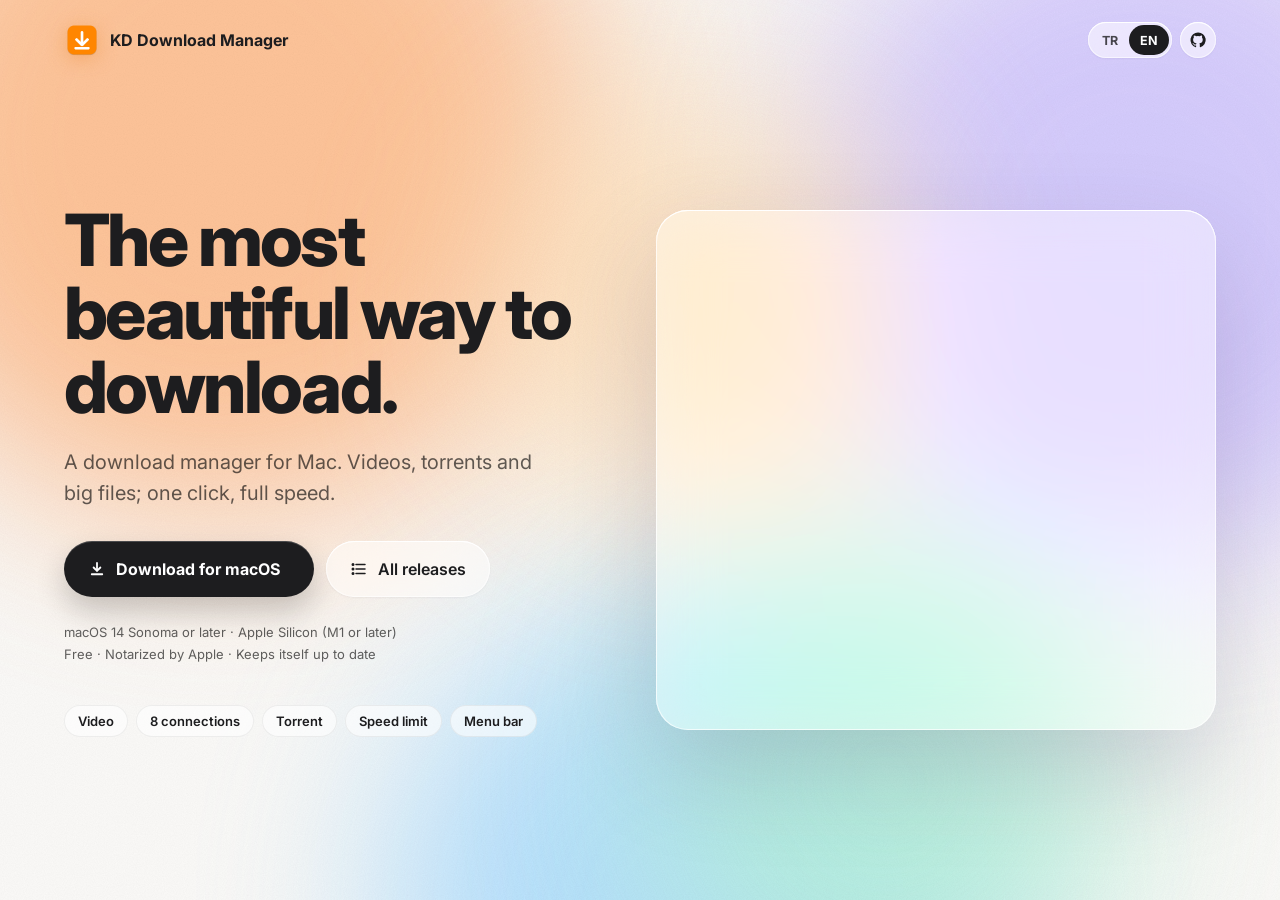
==== site/index.html @ b016def3 "Add the website with scenes drawn from the real app The hero comes from the Gradient hero design. It" ====
<!doctype html>
<html lang="tr">
<head>
<meta charset="utf-8">
<meta name="viewport" content="width=device-width, initial-scale=1">
<title>KD Download Manager</title>
<meta name="description" content="Mac için indirme yöneticisi: video, torrent ve büyük dosyalar. Tek tıkla, tam hızda.">
<link rel="icon" type="image/png" href="favicon.png">
<link rel="apple-touch-icon" href="app-icon.png">
<link rel="preconnect" href="https://fonts.googleapis.com">
<link rel="preconnect" href="https://fonts.gstatic.com" crossorigin>
<link rel="stylesheet" href="https://fonts.googleapis.com/css2?family=Inter:wght@400;500;600;700;800&display=swap">
<style>
/* Sayfanın tasarımı "Gradient hero – Açık – 1440" çalışmasından; sağdaki animasyonlar uygulamanın gerçek
   ekranlarından (Swift görünümleri ve tarayıcı eklentisi) birebir çizildi. Renkler, ölçüler ve metinler
   uygulamadakiyle aynı tutulmalı: Theme.swift, DownloadRow.swift, DownloadListView.swift, ChromeExtension/menu.js. */
:root{
  --accent:#F08A2E; --on-accent:#1D1D1F;
  --accent-text:color-mix(in srgb,var(--accent) 62%,black);
  --accent-light:color-mix(in srgb,var(--accent) 70%,white);
  --accent-glow:color-mix(in srgb,var(--accent) 45%,transparent);
  --ink:#1D1D1F; --sec:rgba(0,0,0,0.62); --ter:rgba(0,0,0,0.55);
  --ok:#16A34A;
  --sys:-apple-system,BlinkMacSystemFont,"SF Pro Text","SF Pro Display",Inter,"Segoe UI",sans-serif;
  --loop:30s; --beat:6s;
}
*{box-sizing:border-box}
html{color-scheme:light}
body{margin:0;background:#fbfaf8}
a{text-decoration:none;color:inherit}
.pg{position:relative;min-height:100vh;overflow:hidden;font-family:Inter,-apple-system,'SF Pro Text','Segoe UI',sans-serif;color:var(--ink);background:#fbfaf8;display:flex;flex-direction:column}
.blob{position:absolute;border-radius:50%;filter:blur(90px);opacity:0.75;will-change:transform}
.b1{width:760px;height:760px;left:-160px;top:-240px;background:#FFB27A;animation:d1 22s ease-in-out infinite alternate}
.b2{width:680px;height:680px;right:-200px;top:-120px;background:#C9BCFF;animation:d2 26s ease-in-out infinite alternate}
.b3{width:620px;height:620px;left:30%;bottom:-320px;background:#9FD8FF;animation:d3 20s ease-in-out infinite alternate}
.b4{width:480px;height:480px;right:12%;bottom:-120px;background:#B5F2D6;animation:d4 24s ease-in-out infinite alternate}
.b5{width:420px;height:420px;left:38%;top:10%;background:#FFE1B8;animation:d5 18s ease-in-out infinite alternate}
@keyframes d1{0%{transform:translate(0,0) scale(1)}50%{transform:translate(220px,140px) scale(1.15)}100%{transform:translate(80px,300px) scale(0.95)}}
@keyframes d2{0%{transform:translate(0,0) scale(1)}50%{transform:translate(-260px,180px) scale(0.9)}100%{transform:translate(-120px,360px) scale(1.12)}}
@keyframes d3{0%{transform:translate(0,0) scale(1)}50%{transform:translate(-200px,-160px) scale(1.2)}100%{transform:translate(160px,-80px) scale(1)}}
@keyframes d4{0%{transform:translate(0,0)}50%{transform:translate(-180px,-220px) scale(1.1)}100%{transform:translate(-320px,-40px) scale(0.9)}}
@keyframes d5{0%{transform:translate(0,0)}50%{transform:translate(160px,120px) scale(1.25)}100%{transform:translate(-140px,200px) scale(0.85)}}
.grain{position:absolute;inset:0;opacity:0.22;mix-blend-mode:multiply;pointer-events:none;background-image:url("data:image/svg+xml;utf8,<svg xmlns='http://www.w3.org/2000/svg' width='160' height='160'><filter id='n'><feTurbulence type='fractalNoise' baseFrequency='0.9' numOctaves='2' stitchTiles='stitch'/><feColorMatrix values='0 0 0 0 0.5 0 0 0 0 0.5 0 0 0 0 0.5 0 0 0 0.55 0'/></filter><rect width='160' height='160' filter='url(%23n)'/></svg>")}
.wrap{position:relative;max-width:1216px;width:100%;margin:0 auto;padding:0 32px}
.btn{border:0;cursor:pointer;font-family:inherit;color:inherit}
.glass{background:rgba(255,255,255,0.55);-webkit-backdrop-filter:blur(24px) saturate(180%);backdrop-filter:blur(24px) saturate(180%);box-shadow:0 1px 2px rgba(40,30,80,0.05),inset 0 1px 0 rgba(255,255,255,0.9),inset 0 0 0 1px rgba(255,255,255,0.6)}
.mut{color:var(--sec)}
.h1{margin:0;font-size:72px;line-height:1.02;font-weight:800;letter-spacing:-2.6px}
.sub{margin:0;font-size:20px;line-height:1.55;max-width:480px}
.cta{height:56px;padding:0 24px;border-radius:28px;display:inline-flex;align-items:center;justify-content:center;gap:10px;font-size:16px;font-weight:700;transition:transform .2s ease}
.cta:hover{transform:translateY(-1px)}
.cta small{font-size:12px;font-weight:600;opacity:0.65}
.pill{position:relative;overflow:hidden;height:32px;padding:0 14px;border-radius:16px;display:inline-flex;align-items:center;font-size:13px;font-weight:600;background:rgba(255,255,255,0.6);box-shadow:inset 0 0 0 1px rgba(0,0,0,0.06);animation:pillOn var(--loop) linear infinite}
.pill::after{content:'';position:absolute;left:0;bottom:0;height:2px;width:0;background:rgba(255,255,255,0.7);animation:pillBar var(--loop) linear infinite;animation-delay:inherit}
@keyframes pillOn{0%,19.6%{background:#1d1d1f;color:#fff;box-shadow:0 6px 16px rgba(0,0,0,0.18)}20%,100%{background:rgba(255,255,255,0.6);color:#1d1d1f;box-shadow:inset 0 0 0 1px rgba(0,0,0,0.06)}}
@keyframes pillBar{0%{width:0}19.6%{width:100%}20%,100%{width:0}}

/* ---------- sahne ---------- */
.stagewrap{width:560px;flex:none}
.stage{position:relative;width:560px;height:520px;border-radius:32px;overflow:hidden;box-shadow:0 40px 100px rgba(60,40,100,0.18),inset 0 1px 0 #fff,inset 0 0 0 1px rgba(255,255,255,0.7);background:rgba(255,255,255,0.45);-webkit-backdrop-filter:blur(30px) saturate(180%);backdrop-filter:blur(30px) saturate(180%)}
.scene{position:absolute;inset:0;opacity:0;animation:scene var(--loop) cubic-bezier(.3,.7,.2,1) infinite}
@keyframes scene{0%{opacity:0;transform:translateY(14px) scale(0.985);filter:blur(8px)}2.4%,17.6%{opacity:1;transform:none;filter:blur(0)}20%,100%{opacity:0;transform:translateY(-14px) scale(0.985);filter:blur(8px)}}
.scene *{animation-duration:var(--beat);animation-iteration-count:infinite}
.cap{position:absolute;left:32px;right:32px;bottom:28px;display:flex;flex-direction:column;gap:4px}
.cap b{font-size:20px;letter-spacing:-0.3px}
.cap span{font-size:14px;color:rgba(0,0,0,0.6)}
.cur{position:absolute;width:20px;height:24px;z-index:20;pointer-events:none;filter:drop-shadow(0 2px 3px rgba(0,0,0,0.3));transform-origin:3px 2px}
.rip{position:absolute;width:40px;height:40px;margin:-20px 0 0 -20px;border-radius:50%;z-index:19;opacity:0;pointer-events:none;background:rgba(255,255,255,0.65)}
.rip.dark{background:rgba(0,0,0,0.16)}
/* Değişen sayılar: alt alta dizilmiş satırlar adım adım kayar. */
.tk{display:inline-block;height:var(--h,15px);line-height:var(--h,15px);overflow:hidden;vertical-align:bottom;font-variant-numeric:tabular-nums}
.tk>span{display:flex;flex-direction:column}
.tk.r>span{align-items:flex-end}
html[lang=tr] .kpct .tk>span{align-items:flex-start}
.tk b{font-weight:inherit;display:block;height:var(--h,15px);white-space:nowrap}
.swap{position:relative;display:inline-grid}
.swap>*{grid-area:1/1}

/* ---------- uygulama arayüzü (gerçek ölçüler) ---------- */
.ui{font-family:var(--sys);color:var(--ink);-webkit-font-smoothing:antialiased;letter-spacing:-0.1px}
.ui svg{display:block;flex:none}
.kp{position:absolute;width:460px;border-radius:26px;overflow:hidden;background:rgba(250,249,252,0.86);-webkit-backdrop-filter:blur(30px) saturate(180%);backdrop-filter:blur(30px) saturate(180%);box-shadow:0 30px 70px rgba(40,30,80,0.18),0 2px 6px rgba(40,30,80,0.06),inset 0 0 0 1px rgba(0,0,0,0.06),inset 0 1px 0 rgba(255,255,255,0.95)}
.kh{display:flex;align-items:center;justify-content:space-between;padding:18px 18px 0}
.kh b{font-size:20px;font-weight:600;letter-spacing:-0.3px}
.kh .cbs{display:flex;gap:12px}
.cb{width:38px;height:38px;border-radius:19px;display:grid;place-items:center;background:rgba(255,255,255,0.75);box-shadow:inset 0 0 0 1px rgba(0,0,0,0.06),inset 0 1px 0 #fff,0 1px 3px rgba(40,30,80,0.06)}
.cb svg{width:17px;height:17px}
.ksum{display:flex;align-items:center;justify-content:space-between;padding:0 18px;height:24px;font-size:12.5px;font-weight:500;color:var(--sec)}
.ksum .pa{display:flex;align-items:center;gap:6px;height:24px;padding:0 10px;border-radius:12px;font-size:12px;font-weight:600;color:var(--ink);background:rgba(255,255,255,0.75);box-shadow:inset 0 0 0 1px rgba(0,0,0,0.06)}
.ksum .pa svg{width:11px;height:11px}
.ktabs{display:flex;gap:4px;margin:0 18px;padding:3px;border-radius:20px;background:rgba(255,255,255,0.55);box-shadow:inset 0 0 0 1px rgba(0,0,0,0.05)}
.ktabs span{height:30px;padding:0 12px;border-radius:15px;display:flex;align-items:center;gap:5px;font-size:12.5px;font-weight:500}
.ktabs span i{font-style:normal;font-size:11px;color:var(--ter)}
.ktabs .on{background:var(--accent);color:var(--on-accent);font-weight:600;box-shadow:inset 0 1px 0 rgba(255,255,255,0.45),0 2px 6px var(--accent-glow)}
.ktabs .on i{color:inherit;opacity:0.7}
.krows{display:flex;flex-direction:column;gap:10px;padding:0 18px}
.krow{display:flex;align-items:center;gap:14px;padding:12px 10px 12px 12px;border-radius:22px;background:rgba(255,255,255,0.6);box-shadow:inset 0 0 0 1px rgba(0,0,0,0.05),inset 0 1px 0 rgba(255,255,255,0.95),0 4px 14px rgba(40,30,80,0.05)}
.ktile{width:52px;height:52px;border-radius:13px;display:grid;place-items:center;color:#fff;flex:none;box-shadow:inset 0 1px 0 rgba(255,255,255,0.4),0 2px 5px rgba(0,0,0,0.16);background-image:linear-gradient(180deg,rgba(255,255,255,0.16),rgba(255,255,255,0) 60%),linear-gradient(180deg,var(--t1),var(--t2))}
.ktile svg{width:22px;height:22px}
.c-video{--t1:#B48CF0;--t2:#8150D6}.c-app{--t1:#5AA2F8;--t2:#2C6FE0}.c-music{--t1:#F57A9A;--t2:#D4436A}.c-arch{--t1:#D6AE74;--t2:#A67840}
.kmid{flex:1;min-width:0;display:flex;flex-direction:column;gap:7px}
.ktop{display:flex;align-items:baseline;gap:10px}
.knm{flex:1;min-width:0;font-size:14px;font-weight:600;white-space:nowrap;overflow:hidden;text-overflow:ellipsis}
.kpct{font-size:13px;font-weight:500;color:var(--sec);font-variant-numeric:tabular-nums;white-space:nowrap}
.ktr{height:6px;border-radius:3px;background:rgba(0,0,0,0.08);overflow:hidden}
.kbar{height:6px;border-radius:3px;background:linear-gradient(90deg,color-mix(in srgb,var(--accent) 85%,transparent),var(--accent))}
.kbar.paused{background:rgba(0,0,0,0.22)}
.kst{display:flex;align-items:center;gap:8px;font-size:12px;font-variant-numeric:tabular-nums;white-space:nowrap;height:15px}
.kst b{font-weight:600}
.kst .s{color:var(--sec)}
.kst.swap{display:grid;justify-items:start}
.kst.swap>*{grid-area:1/1}
.kbtn{width:36px;height:36px;border-radius:18px;display:grid;place-items:center;flex:none;background:rgba(255,255,255,0.8);box-shadow:inset 0 0 0 1px rgba(0,0,0,0.06),inset 0 1px 0 #fff,0 1px 3px rgba(40,30,80,0.06)}
.kbtn svg{width:14px;height:14px}
.kbb{position:absolute;left:8px;right:8px;bottom:14px;display:flex;align-items:center;justify-content:space-between;gap:6px}
.kseg{display:flex;align-items:center;gap:2px;padding:4px;border-radius:24px;background:rgba(255,255,255,0.72);box-shadow:inset 0 0 0 1px rgba(0,0,0,0.06),inset 0 1px 0 #fff,0 6px 18px rgba(40,30,80,0.08)}
.kseg>span{height:38px;padding:0 10px;border-radius:19px;display:flex;align-items:center;gap:6px;font-size:13px;font-weight:600;white-space:nowrap}
.kseg>span>svg{width:11px;height:11px}
.kseg i{font-style:normal;min-width:21px;height:21px;padding:0 6px;border-radius:11px;display:grid;place-items:center;font-size:11px;font-weight:700;background:rgba(0,0,0,0.07)}
.kseg>.on{background:var(--accent);color:var(--on-accent);box-shadow:inset 0 1px 0 rgba(255,255,255,0.45),0 4px 10px var(--accent-glow)}
.kseg .on i{background:rgba(0,0,0,0.13)}
.kspd{position:relative;height:46px;padding:0 14px;border-radius:23px;display:flex;align-items:center;gap:8px;background:rgba(255,255,255,0.78);box-shadow:inset 0 0 0 1px rgba(0,0,0,0.06),inset 0 1px 0 #fff,0 6px 18px rgba(40,30,80,0.08)}
.kspd .v{display:flex;align-items:center;gap:5px;font-size:13px;font-weight:600;font-variant-numeric:tabular-nums;white-space:nowrap}
.kspd .v svg{width:11px;height:11px}
.kspd>svg{width:15px;height:15px;color:var(--sec)}
.kspd .lim{font-size:10.5px;font-weight:500;color:var(--sec);text-align:right;white-space:nowrap}

/* ---------- 1 · video ---------- */
.vid{background:#16131d;background-image:radial-gradient(circle at 25% 35%,#3b5bdb 0,rgba(59,91,219,0) 42%),radial-gradient(circle at 72% 65%,#e8590c 0,rgba(232,89,12,0) 36%),radial-gradient(circle at 40% 100%,#12b886 0,rgba(18,184,134,0) 34%)}
@keyframes kb{0%{transform:scale(1.04) translate(0,0)}100%{transform:scale(1.12) translate(-14px,-8px)}}
@keyframes play{0%{width:32%}100%{width:36%}}
/* Eklentinin butonu ve kalite menüsü: ChromeExtension/menu.js'teki stillerin açık tema hâli. */
.xg{position:absolute;top:36px;right:44px;display:flex;align-items:center;gap:4px;z-index:5;animation-name:s1Grp}
.xd{width:22px;height:22px;border-radius:11px;display:grid;place-items:center;color:#fff;background:rgba(24,22,30,0.62);box-shadow:inset 0 1px 0 rgba(255,255,255,0.25),0 2px 8px rgba(0,0,0,0.25);animation-name:s1X}
.xd svg{width:10px;height:10px}
.xb{display:flex;align-items:center;gap:6px;height:34px;padding:0 10px 0 12px;border-radius:17px;font-size:13px;font-weight:600;color:var(--on-accent);background:color-mix(in srgb,var(--accent) 88%,transparent);box-shadow:inset 0 1px 0 rgba(255,255,255,0.45);animation-name:s1Press}
.xb svg{width:15px;height:15px}.xb .ch{width:10px;height:10px;opacity:0.8}
.xm{position:absolute;top:76px;right:44px;width:300px;height:259px;overflow:hidden;padding:6px;border-radius:18px;font-size:13px;line-height:1.3;z-index:6;color:var(--ink);background:rgba(255,255,255,0.78);-webkit-backdrop-filter:blur(36px) saturate(190%);backdrop-filter:blur(36px) saturate(190%);border:1px solid rgba(0,0,0,0.06);box-shadow:inset 0 1px 0 rgba(255,255,255,0.95),0 24px 60px rgba(40,30,80,0.22);transform-origin:top right;opacity:0;animation-name:s1Menu;animation-timing-function:cubic-bezier(.2,1.1,.4,1)}
.xo{animation-name:s1Opts}
.xhd{display:flex;align-items:center;gap:10px;padding:8px 8px 10px}
.xhd .t{width:28px;height:28px;border-radius:7px;display:grid;place-items:center;color:#fff;background:linear-gradient(#B48CF0,#8150D6);box-shadow:inset 0 1px 0 rgba(255,255,255,0.4),0 1px 3px rgba(0,0,0,0.3)}
.xhd .t svg{width:14px;height:14px}
.xhd b{display:block;font-weight:600;white-space:nowrap;overflow:hidden;text-overflow:ellipsis;max-width:230px}
.xhd small{display:block;color:var(--sec);font-size:11.5px;margin-top:1px}
.xl{position:relative}
.xop{position:relative;display:flex;align-items:center;gap:8px;height:32px;padding:0 10px;border-radius:10px}
.xop.sel{background:rgba(0,0,0,0.07)}
.xop .mk{width:14px;display:grid;place-items:center;color:var(--accent-text)}
.xop .mk svg{width:12px;height:12px}
.xop.au .mk{color:#F57A9A}
.xop .nm{flex:1;font-weight:500}
.xop .nm strong{color:var(--accent-text);font-weight:600}
.xop .tg{display:inline-block;margin-left:6px;padding:1px 5px;border-radius:5px;vertical-align:1px;background:rgba(0,0,0,0.07);font-size:10px;font-weight:700;letter-spacing:0.3px}
.xop .sz{color:var(--sec);font-size:12px;font-variant-numeric:tabular-nums}
.xhov{position:absolute;left:0;right:0;top:0;height:32px;border-radius:10px;background:rgba(0,0,0,0.05);opacity:0;animation-name:s1Hov;animation-timing-function:cubic-bezier(.3,.7,.2,1)}
.xdiv{height:1px;margin:6px 10px;background:rgba(0,0,0,0.08)}
.xft{display:flex;align-items:center;justify-content:center;gap:6px;padding:8px 10px 2px;color:var(--ter);font-size:11.5px}
.xft svg{width:11px;height:11px}
.xok{position:absolute;left:6px;right:6px;top:6px;padding:8px 10px;color:var(--ok);opacity:0;animation-name:s1Sent}
@keyframes s1Grp{0%,5%{opacity:0;transform:translateY(-6px)}10%,100%{opacity:1;transform:none}}
@keyframes s1X{0%,16%{opacity:0;transform:scale(.8)}20%,56%{opacity:1;transform:none}62%,100%{opacity:0;transform:scale(.8)}}
@keyframes s1Press{0%,23.5%{transform:none}24.5%{transform:scale(.94)}26%,100%{transform:none}}
@keyframes s1Menu{0%,25%{opacity:0;transform:translateY(-6px) scale(.92);height:259px}29%,46%{opacity:1;transform:none;height:259px}49.5%,53%{opacity:1;transform:none;height:44px}57%,100%{opacity:0;transform:translateY(-4px) scale(.96);height:44px}}
@keyframes s1Opts{0%,46%{opacity:1}47.5%,100%{opacity:0}}
@keyframes s1Sent{0%,47%{opacity:0}49.5%,100%{opacity:1}}
@keyframes s1Hov{0%,30%{opacity:0;transform:none}33%,35%{opacity:1;transform:none}40%,100%{opacity:1;transform:translateY(32px)}}
@keyframes s1Cur{0%{left:190px;top:220px;opacity:0;transform:scale(1)}6%{left:210px;top:200px;opacity:1}20%,23%{left:466px;top:46px;transform:scale(1)}24.5%{transform:scale(.82)}26%{transform:scale(1)}34%{left:330px;top:146px}40%,43%{left:330px;top:170px;transform:scale(1)}44.5%{transform:scale(.82)}46%{transform:scale(1)}54%{left:330px;top:170px;opacity:1}60%,100%{left:360px;top:205px;opacity:0;transform:scale(1)}}
@keyframes s1RipA{0%,23.6%{opacity:0;transform:scale(.2)}25%{opacity:.8;transform:scale(.6)}32%,100%{opacity:0;transform:scale(1.6)}}
@keyframes s1RipB{0%,44%{opacity:0;transform:scale(.2)}45.4%{opacity:.8;transform:scale(.6)}52%,100%{opacity:0;transform:scale(1.6)}}
@keyframes s1Row{0%,52%{opacity:0;transform:translateY(18px) scale(.97)}58%,100%{opacity:1;transform:none}}
@keyframes s1Bar{0%,58%{width:0}84%,100%{width:100%}}
@keyframes s1Pct{0%,58%{transform:none}84%,100%{transform:translateY(-165px)}}
@keyframes s1Eta{0%,58%{transform:none}84%,100%{transform:translateY(-75px)}}
@keyframes jit4{to{transform:translateY(-60px)}}
@keyframes s1Live{0%,84%{opacity:1}86%,100%{opacity:0}}
@keyframes s1Merge{0%,84%{opacity:0}86%,100%{opacity:1}}

/* ---------- 2 · 8 bağlantı ---------- */
.lens{position:absolute;left:78px;top:278px;width:404px;padding:14px 16px 12px;border-radius:20px;background:rgba(255,255,255,0.82);-webkit-backdrop-filter:blur(24px);backdrop-filter:blur(24px);box-shadow:0 20px 50px rgba(40,30,80,0.16),inset 0 0 0 1.5px color-mix(in srgb,var(--accent) 40%,transparent),inset 0 1px 0 #fff;animation-name:s2Lens;animation-timing-function:cubic-bezier(.2,1.2,.4,1)}
.lens .hd{display:flex;align-items:center;gap:7px;font-size:11.5px;font-weight:600;color:var(--sec)}
.lens .hd i{width:7px;height:7px;border-radius:4px;background:rgba(0,0,0,0.15);animation-name:dotOn}
.lens .segs{display:flex;gap:4px;height:14px;margin-top:12px}
.lens .segs>div{flex:1;border-radius:4px;background:rgba(0,0,0,0.07);overflow:hidden}
.lens .segs>div>i{display:block;height:100%;width:0;background:linear-gradient(90deg,var(--accent-light),var(--accent))}
.lens .nums{display:flex;gap:4px;margin-top:7px;font-size:10.5px;font-weight:600;color:var(--ter);text-align:center}
.lens .nums span{flex:1}
@keyframes s2Lens{0%,6%{opacity:0;transform:translateY(-12px) scale(.96)}14%,100%{opacity:1;transform:none}}
@keyframes dotOn{0%,10%{background:rgba(0,0,0,0.15);box-shadow:none}13%,100%{background:#34C759;box-shadow:0 0 0 3px rgba(52,199,89,0.2)}}
@keyframes segA{0%,14%{width:0}72%,100%{width:100%}}
@keyframes segB{0%,15%{width:0}82%,100%{width:100%}}
@keyframes segC{0%,14%{width:0}90%,100%{width:100%}}
@keyframes segD{0%,16%{width:0}96%,100%{width:100%}}
@keyframes s2Bar{0%{width:12%}100%{width:78%}}
@keyframes s2Pct{to{transform:translateY(-165px)}}
@keyframes s2Spd{0%,14%{transform:none}50%,100%{transform:translateY(-45px)}}

/* ---------- 3 · torrent ---------- */
.fw{position:absolute;left:32px;top:96px;width:168px;height:196px;border-radius:12px;overflow:hidden;background:rgba(255,255,255,0.88);box-shadow:0 24px 60px rgba(40,30,80,0.16),0 2px 6px rgba(40,30,80,0.06),inset 0 0 0 1px rgba(0,0,0,0.06)}
.fw .tb{height:30px;display:flex;align-items:center;gap:6px;padding:0 10px;position:relative;box-shadow:inset 0 -1px 0 rgba(0,0,0,0.05);background:rgba(250,250,252,0.8)}
.fw .tb i{width:10px;height:10px;border-radius:5px;box-shadow:inset 0 0 0 .5px rgba(0,0,0,.15)}
.fw .tb b{position:absolute;left:40px;right:6px;text-align:center;font-size:11.5px;font-weight:600}
.fw .src{height:166px;display:flex;flex-direction:column;align-items:center;justify-content:center;gap:8px;animation-name:tSrc}
.fw .src span{font-size:11px;font-weight:600}
.k3{left:216px;top:44px;height:430px;transform:scale(.678);transform-origin:top left}
.tnew{overflow:hidden;animation-name:tNew;animation-timing-function:cubic-bezier(.2,1,.3,1)}
@keyframes tGrp{0%{transform:translate(300px,420px);opacity:0}6%{opacity:1}12%,16%{transform:translate(116px,184px)}40%,46%{transform:translate(380px,196px)}56%{transform:translate(410px,236px);opacity:1}60%,100%{transform:translate(410px,236px);opacity:0}}
@keyframes tGhost{0%,13%{opacity:0;transform:scale(.9) rotate(0)}16%{opacity:.95;transform:scale(1.06) rotate(-5deg)}40%{opacity:.95;transform:scale(1.02) rotate(3deg)}45%{opacity:.95;transform:scale(1) rotate(0)}49%,100%{opacity:0;transform:scale(.3) rotate(0)}}
@keyframes tPress{0%,13%{transform:scale(1)}14.5%,45%{transform:scale(.86)}46.5%,100%{transform:scale(1)}}
@keyframes tBadge{0%,30%{opacity:0;transform:scale(.5)}34%,45%{opacity:1;transform:none}47%,100%{opacity:0;transform:scale(.5)}}
@keyframes tSrc{0%,14%{opacity:1}16%,46%{opacity:.35}50%,100%{opacity:1}}
@keyframes tNew{0%,47%{max-height:0;opacity:0;margin-bottom:-10px}55%,100%{max-height:80px;opacity:1;margin-bottom:0}}
@keyframes tOld{0%,52%{opacity:1}54%,100%{opacity:0}}
@keyframes tNow{0%,52%{opacity:0}54%,100%{opacity:1}}
@keyframes tConn{0%,63%{opacity:1}65%,100%{opacity:0}}
@keyframes tLive{0%,63%{opacity:0}65%,100%{opacity:1}}
@keyframes tBar{0%,64%{width:0}100%{width:22%}}
@keyframes tPct{0%,64%{transform:none}100%{transform:translateY(-75px)}}

/* ---------- 4 · hız sınırı (1.8.7: hız göstergesine tıklayınca) ---------- */
.k4{left:50px;top:24px;height:392px}
.pop{position:absolute;left:300px;top:66px;width:230px;padding:8px;border-radius:12px;z-index:8;background:rgba(244,243,246,0.94);-webkit-backdrop-filter:blur(30px) saturate(180%);backdrop-filter:blur(30px) saturate(180%);box-shadow:0 14px 40px rgba(0,0,0,0.18),0 0 0 .5px rgba(0,0,0,0.18),inset 0 1px 0 rgba(255,255,255,0.8);transform-origin:132px 100%;opacity:0;animation-name:s4Pop;animation-timing-function:cubic-bezier(.2,1.1,.4,1)}
.pop::after{content:'';position:absolute;left:125px;bottom:-7px;width:14px;height:14px;background:rgba(244,243,246,0.98);transform:rotate(45deg);box-shadow:.5px .5px 0 rgba(0,0,0,0.14);border-radius:0 0 3px 0}
.pop .hd{height:24px;padding:0 10px;display:flex;align-items:center;font-size:11px;font-weight:600;letter-spacing:.8px;text-transform:uppercase;color:var(--ter)}
.pop .ls{position:relative}
.pop .op{position:relative;height:34px;padding:0 10px;display:flex;align-items:center;justify-content:space-between;font-size:13px;border-radius:8px}
.pop .op svg{width:12px;height:12px;color:var(--accent-text)}
.pop .sel,.pop .hov{position:absolute;left:0;right:0;top:0;height:34px;border-radius:8px}
.pop .sel{background:rgba(0,0,0,0.08);animation-name:s4Sel}
.pop .hov{background:rgba(0,0,0,0.05);opacity:0;animation-name:s4Hov}
.pop .ca{animation-name:s4ChkA}.pop .cb5{opacity:0;animation-name:s4ChkB}
.k4 .kspd{animation-name:s4PillBg}
.k4 .kspd>svg{animation-name:s4Gauge}
.sbox{position:relative;width:88px;height:32px}
.sbox>div{position:absolute;right:0;top:0;bottom:0;display:flex;flex-direction:column;justify-content:center;align-items:flex-end;gap:1px}
.fast{animation-name:s4Fast}.slow{opacity:0;animation-name:s4Slow}
@keyframes s4Cur{0%{left:250px;top:200px;opacity:0;transform:scale(1)}6%{left:260px;top:210px;opacity:1}24%,27%{left:426px;top:370px;transform:scale(1)}28.5%{transform:scale(.82)}30%{transform:scale(1)}40%,47%{left:360px;top:214px;transform:scale(1)}48.5%{transform:scale(.82)}50%{transform:scale(1)}58%{left:360px;top:214px;opacity:1}64%,100%{left:392px;top:250px;opacity:0;transform:scale(1)}}
@keyframes s4RipA{0%,28%{opacity:0;transform:scale(.2)}29.4%{opacity:.8;transform:scale(.6)}36%,100%{opacity:0;transform:scale(1.6)}}
@keyframes s4RipB{0%,48%{opacity:0;transform:scale(.2)}49.4%{opacity:.8;transform:scale(.6)}56%,100%{opacity:0;transform:scale(1.6)}}
@keyframes s4Pop{0%,29%{opacity:0;transform:translateY(6px) scale(.94)}33%,51.5%{opacity:1;transform:none}55%,100%{opacity:0;transform:translateY(4px) scale(.97)}}
@keyframes s4Hov{0%,39%{opacity:0;transform:translateY(102px)}42%,51%{opacity:1;transform:translateY(102px)}53%,100%{opacity:0;transform:translateY(102px)}}
@keyframes s4Sel{0%,48.6%{transform:none}49.2%,100%{transform:translateY(102px)}}
@keyframes s4ChkA{0%,48.6%{opacity:1}49.2%,100%{opacity:0}}
@keyframes s4ChkB{0%,48.6%{opacity:0}49.2%,100%{opacity:1}}
@keyframes s4PillBg{0%,28%{background:rgba(255,255,255,0.78)}30%,54%{background:rgba(236,236,240,0.92)}57%,100%{background:rgba(255,255,255,0.78)}}
@keyframes s4Gauge{0%,54%{color:rgba(0,0,0,0.62)}58%,100%{color:var(--accent-text)}}
@keyframes s4Fast{0%,53%{opacity:1;transform:none}57%,100%{opacity:0;transform:translateY(-8px)}}
@keyframes s4Slow{0%,55%{opacity:0;transform:translateY(8px)}59%,100%{opacity:1;transform:none}}
@keyframes jit3{to{transform:translateY(-45px)}}

/* ---------- 5 · menü çubuğu ---------- */
.desk{position:absolute;left:32px;top:24px;width:496px;height:330px;border-radius:16px;overflow:hidden;background:linear-gradient(135deg,#FFD3B0 0%,#E7DDFF 55%,#CBE9FF 100%);box-shadow:0 20px 50px rgba(40,30,80,0.12),inset 0 0 0 1px rgba(0,0,0,0.05)}
.mb{position:absolute;left:0;right:0;top:0;height:28px;background:rgba(255,255,255,0.55);-webkit-backdrop-filter:blur(20px);backdrop-filter:blur(20px);font-size:12.5px;font-weight:500;font-family:var(--sys)}
.mb .l{position:absolute;left:16px;top:6px;display:flex;gap:16px}
.si{position:absolute;right:94px;top:2px;width:26px;height:24px;border-radius:6px;animation-name:iconHi}
.si svg{position:absolute;left:4px;top:3px;width:18px;height:18px}
.k5{right:8px;top:32px;height:322px;transform:scale(.56);transform-origin:top right;opacity:0;animation-name:panel5;animation-timing-function:cubic-bezier(.2,1.2,.4,1)}
.note5{position:absolute;top:36px;right:10px;width:286px;padding:11px 12px;border-radius:18px;display:flex;gap:10px;align-items:center;font-family:var(--sys);background:rgba(246,246,248,0.86);-webkit-backdrop-filter:blur(30px) saturate(180%);backdrop-filter:blur(30px) saturate(180%);box-shadow:0 14px 36px rgba(40,30,80,0.18),inset 0 0 0 .5px rgba(0,0,0,0.12),inset 0 1px 0 rgba(255,255,255,0.9);opacity:0;animation-name:notif;animation-timing-function:cubic-bezier(.2,1.3,.4,1)}
.note5 img{width:36px;height:36px;flex:none}
.note5 .tx{flex:1;min-width:0;font-size:12.5px;line-height:1.3}
.note5 .tx b{display:block;font-weight:600}
.note5 .tx span{display:block;white-space:nowrap;overflow:hidden;text-overflow:ellipsis}
.note5 small{align-self:flex-start;font-size:11px;color:var(--ter)}
@keyframes ring5{0%{stroke-dashoffset:45}50%,100%{stroke-dashoffset:0}}
@keyframes ringOut5{0%,50%{opacity:1}52%,100%{opacity:0}}
@keyframes check5{0%,51%{opacity:0;transform:scale(.6)}55%,100%{opacity:1;transform:none}}
@keyframes iconHi{0%,27.5%{background:transparent}28.5%,58%{background:rgba(0,0,0,0.1)}62%,100%{background:transparent}}
@keyframes panel5{0%,29%{opacity:0;transform:translateY(-6px) scale(.53)}33%,58%{opacity:1;transform:scale(.56)}62%,100%{opacity:0;transform:scale(.54)}}
@keyframes p5Bar{0%{width:72%}50%,100%{width:100%}}
@keyframes p5Pct{0%{transform:none}50%,100%{transform:translateY(-120px)}}
@keyframes notif{0%,62%{opacity:0;transform:translateX(40px)}68%,100%{opacity:1;transform:none}}
@keyframes mCur{0%{left:250px;top:200px;opacity:0;transform:scale(1)}6%{opacity:1}24%,27%{left:387px;top:12px;transform:scale(1)}28.5%{transform:scale(.82)}30%{transform:scale(1)}42%{left:330px;top:120px}55%{left:330px;top:120px;opacity:1}59%,100%{left:330px;top:120px;opacity:0;transform:scale(1)}}
@keyframes rD{0%,28%{opacity:0;transform:scale(.2)}29.4%{opacity:.8;transform:scale(.6)}36%,100%{opacity:0;transform:scale(1.6)}}

@media (prefers-reduced-motion: reduce){
  *,*::before,*::after{animation:none !important}
  .s1{opacity:1}
  .s1 .xm,.s1 .xok{opacity:0}
}
@media (max-width: 960px){
  .wrap{padding:0 16px}
  .split{flex-direction:column !important;align-items:flex-start !important;gap:48px !important;padding-top:32px !important}
  .h1{font-size:44px;letter-spacing:-1.4px}
  .sub{font-size:17px}
  .ctas{flex-direction:column;width:100%}
  .ctas>a{width:100%}
  /* Sahne telefonda sütun genişliğine sığacak kadar küçülür (oranı aşağıdaki betik hesaplar). */
  .stagewrap{width:100%;max-width:560px;aspect-ratio:560/520}
  .stage{transform:scale(var(--s,0.6125));transform-origin:top left}
  .b1,.b2,.b3,.b4,.b5{width:420px;height:420px}
}
</style>
</head>
<body>

<!-- Ortak ikonlar (SF Symbols'e benzer; uygulama ve eklentideki çizimlerle aynı) -->
<svg width="0" height="0" style="position:absolute" aria-hidden="true">
  <symbol id="i-dl" viewBox="0 0 24 24"><path fill="currentColor" d="M12 3a1 1 0 0 1 1 1v9.59l3.3-3.3a1 1 0 1 1 1.4 1.42l-5 5a1 1 0 0 1-1.4 0l-5-5a1 1 0 1 1 1.4-1.42l3.3 3.3V4a1 1 0 0 1 1-1ZM5 19h14a1 1 0 1 1 0 2H5a1 1 0 1 1 0-2Z"/></symbol>
  <symbol id="i-chev" viewBox="0 0 24 24"><path fill="currentColor" d="M6.3 9.3a1 1 0 0 1 1.4 0L12 13.58l4.3-4.3a1 1 0 1 1 1.4 1.42l-5 5a1 1 0 0 1-1.4 0l-5-5a1 1 0 0 1 0-1.42Z"/></symbol>
  <symbol id="i-check" viewBox="0 0 24 24"><path fill="currentColor" d="M20.7 6.3a1 1 0 0 1 0 1.4l-10 10a1 1 0 0 1-1.4 0l-5-5a1 1 0 1 1 1.4-1.4l4.3 4.29 9.3-9.3a1 1 0 0 1 1.4 0Z"/></symbol>
  <symbol id="i-play" viewBox="0 0 24 24"><path fill="currentColor" d="M8 5.2v13.6a1 1 0 0 0 1.5.86l11-6.8a1 1 0 0 0 0-1.72l-11-6.8A1 1 0 0 0 8 5.2z"/></symbol>
  <symbol id="i-note" viewBox="0 0 24 24"><path fill="currentColor" d="M19 3.5v11.25a3.25 3.25 0 1 1-2-3V7.6l-8 1.8v7.35a3.25 3.25 0 1 1-2-3V6.5a1 1 0 0 1 .78-.98l10-2.25A1 1 0 0 1 19 4.25Z"/></symbol>
  <symbol id="i-arrow" viewBox="0 0 24 24"><path fill="currentColor" d="M13.3 5.3a1 1 0 0 1 1.4 0l6 6a1 1 0 0 1 0 1.4l-6 6a1 1 0 0 1-1.4-1.4L17.58 13H4a1 1 0 1 1 0-2h13.58l-4.3-4.3a1 1 0 0 1 0-1.4Z"/></symbol>
  <symbol id="i-close" viewBox="0 0 24 24"><path fill="currentColor" d="M5.3 5.3a1 1 0 0 1 1.4 0L12 10.58l5.3-5.3a1 1 0 1 1 1.4 1.42L13.42 12l5.3 5.3a1 1 0 0 1-1.42 1.4L12 13.42l-5.3 5.3a1 1 0 0 1-1.4-1.42L10.58 12l-5.3-5.3a1 1 0 0 1 0-1.4Z"/></symbol>
  <symbol id="i-grid" viewBox="0 0 24 24"><g fill="currentColor"><rect x="4" y="4" width="7" height="7" rx="2"/><rect x="13" y="4" width="7" height="7" rx="2"/><rect x="4" y="13" width="7" height="7" rx="2"/><rect x="13" y="13" width="7" height="7" rx="2"/></g></symbol>
  <symbol id="i-music" viewBox="0 0 24 24"><path fill="currentColor" d="M19 3.2v11.8a3 3 0 1 1-2-2.83V7.4l-7 1.5v8.1a3 3 0 1 1-2-2.83V6.5a1 1 0 0 1 .8-.98l9-1.9A1 1 0 0 1 19 3.2z"/></symbol>
  <symbol id="i-pause" viewBox="0 0 24 24"><g fill="currentColor"><rect x="6" y="4.5" width="4.2" height="15" rx="1.3"/><rect x="13.8" y="4.5" width="4.2" height="15" rx="1.3"/></g></symbol>
  <symbol id="i-link" viewBox="0 0 24 24"><g fill="none" stroke="currentColor" stroke-width="2" stroke-linecap="round"><path d="M10.2 13.8a4 4 0 0 0 5.66 0l3.3-3.3a4 4 0 0 0-5.66-5.66l-1.2 1.2"/><path d="M13.8 10.2a4 4 0 0 0-5.66 0l-3.3 3.3a4 4 0 0 0 5.66 5.66l1.2-1.2"/></g></symbol>
  <symbol id="i-gear" viewBox="0 0 24 24"><path fill="currentColor" fill-rule="evenodd" stroke="currentColor" stroke-width="0.6" stroke-linejoin="round" d="M19.07 9.81 L21.86 10.31 L21.86 13.69 L19.07 14.19 L18.55 15.45 L20.17 17.77 L17.77 20.17 L15.45 18.55 L14.19 19.07 L13.69 21.86 L10.31 21.86 L9.81 19.07 L8.55 18.55 L6.23 20.17 L3.83 17.77 L5.45 15.45 L4.93 14.19 L2.14 13.69 L2.14 10.31 L4.93 9.81 L5.45 8.55 L3.83 6.23 L6.23 3.83 L8.55 5.45 L9.81 4.93 L10.31 2.14 L13.69 2.14 L14.19 4.93 L15.45 5.45 L17.77 3.83 L20.17 6.23 L18.55 8.55Z M12 8.6a3.4 3.4 0 1 0 0 6.8a3.4 3.4 0 1 0 0-6.8Z"/></symbol>
  <symbol id="i-gauge" viewBox="0 0 24 24"><circle cx="12" cy="12" r="9" fill="none" stroke="currentColor" stroke-width="1.9"/><g fill="currentColor"><circle cx="7" cy="12.8" r="1"/><circle cx="7.9" cy="9.2" r="1"/><circle cx="10.4" cy="7.1" r="1"/><circle cx="13.6" cy="7.1" r="1"/><circle cx="16.1" cy="9.2" r="1"/><circle cx="17" cy="12.8" r="1"/><circle cx="12" cy="14.2" r="1.7"/></g><path d="M12 14.2 8.6 10.6" stroke="currentColor" stroke-width="2" stroke-linecap="round"/></symbol>
  <symbol id="i-down" viewBox="0 0 24 24"><path d="M12 4v15M6 13l6 6 6-6" fill="none" stroke="currentColor" stroke-width="2.6" stroke-linecap="round" stroke-linejoin="round"/></symbol>
  <symbol id="i-tick" viewBox="0 0 24 24"><path d="M4.5 12.5l5 5L19.5 7" fill="none" stroke="currentColor" stroke-width="2.6" stroke-linecap="round" stroke-linejoin="round"/></symbol>
  <symbol id="i-cur" viewBox="0 0 20 24"><path d="M2 1.5v18.2l4.6-4.4 2.9 6.6 3-1.3-2.9-6.5h6.4z" fill="#000" stroke="#fff" stroke-width="1.5" stroke-linejoin="round"/></symbol>
  <symbol id="i-torrent" viewBox="0 0 48 58"><path d="M4 2h28l12 12v40a2 2 0 0 1-2 2H4a2 2 0 0 1-2-2V4a2 2 0 0 1 2-2z" fill="#fff" stroke="rgba(0,0,0,0.15)"/><path d="M32 2v10a2 2 0 0 0 2 2h10" fill="none" stroke="rgba(0,0,0,0.15)"/><rect x="5" y="34" width="38" height="12" rx="3" fill="#A67840"/><text x="24" y="42.8" text-anchor="middle" font-size="6.6" font-weight="800" fill="#fff" font-family="Inter, sans-serif">TORRENT</text></symbol>
</svg>

<div class="pg">
<div class="blob b1" aria-hidden="true"></div>
<div class="blob b2" aria-hidden="true"></div>
<div class="blob b3" aria-hidden="true"></div>
<div class="blob b4" aria-hidden="true"></div>
<div class="blob b5" aria-hidden="true"></div>
<div class="grain" aria-hidden="true"></div>

<header class="wrap" style="height:80px;display:flex;align-items:center;justify-content:space-between">
  <a href="./" style="display:flex;align-items:center;gap:10px">
    <img src="app-icon.png" width="36" height="36" alt="" style="filter:drop-shadow(0 4px 10px var(--accent-glow))">
    <span style="font-size:16px;font-weight:700">KD Download Manager</span>
  </a>
  <div style="display:flex;align-items:center;gap:8px">
    <div class="glass" role="group" aria-label="Dil / Language" style="display:flex;padding:3px;border-radius:18px">
      <button class="btn lang" data-lang="tr" style="height:30px;padding:0 11px;border-radius:15px;font-size:12.5px;font-weight:700">TR</button>
      <button class="btn lang" data-lang="en" style="height:30px;padding:0 11px;border-radius:15px;font-size:12.5px;font-weight:700">EN</button>
    </div>
    <a href="https://github.com/kadirgl/KDDownloadManager" aria-label="GitHub" class="glass" style="width:36px;height:36px;border-radius:18px;display:flex;align-items:center;justify-content:center"><svg width="18" height="18" viewBox="0 0 24 24" fill="currentColor" aria-hidden="true"><path d="M12 2a10 10 0 0 0-3.2 19.5c.5.1.7-.2.7-.5v-1.7c-2.8.6-3.4-1.3-3.4-1.3-.5-1.2-1.1-1.5-1.1-1.5-.9-.6.1-.6.1-.6 1 .1 1.5 1 1.5 1 .9 1.5 2.3 1.1 2.9.8.1-.6.3-1.1.6-1.3-2.2-.3-4.6-1.1-4.6-5a3.9 3.9 0 0 1 1-2.7 3.6 3.6 0 0 1 .1-2.7s.8-.3 2.8 1a9.6 9.6 0 0 1 5 0c1.9-1.3 2.8-1 2.8-1 .5 1.4.2 2.4.1 2.7a3.9 3.9 0 0 1 1 2.7c0 3.9-2.3 4.7-4.6 5 .4.3.7.9.7 1.9v2.8c0 .3.2.6.7.5A10 10 0 0 0 12 2z"/></svg></a>
  </div>
</header>

<main class="wrap split" style="flex:1;display:flex;align-items:center;justify-content:space-between;gap:64px;padding-top:24px;padding-bottom:64px">

<!-- SOL -->
<div style="flex:1;min-width:0;display:flex;flex-direction:column;align-items:flex-start;gap:24px;max-width:540px">
  <h1 class="h1" data-t="h1">İndirmenin en şık yolu.</h1>
  <p class="sub mut" data-t="sub">Mac için indirme yöneticisi. Video, torrent ve büyük dosyalar; tek tıkla, tam hızda.</p>
  <div class="ctas" style="display:flex;gap:12px;margin-top:8px">
    <a class="cta" id="download" href="https://github.com/kadirgl/KDDownloadManager/releases/latest" style="color:#fff;background:#1d1d1f;box-shadow:0 14px 30px rgba(0,0,0,0.2),inset 0 1px 0 rgba(255,255,255,0.2)"><svg width="18" height="18" viewBox="0 0 24 24" fill="none" stroke="currentColor" stroke-width="2.4" stroke-linecap="round" stroke-linejoin="round" aria-hidden="true"><path d="M12 4v10"/><path d="M7.5 10L12 14.5 16.5 10"/><path d="M5 19h14"/></svg><span data-t="dl">macOS için indir</span><small id="version"></small></a>
    <a class="cta glass" href="https://github.com/kadirgl/KDDownloadManager/releases" style="font-weight:600"><svg width="18" height="18" viewBox="0 0 24 24" fill="none" stroke="currentColor" stroke-width="2" stroke-linecap="round" stroke-linejoin="round" aria-hidden="true"><path d="M8 6h12M8 12h12M8 18h12"/><circle cx="4" cy="6" r="1" fill="currentColor"/><circle cx="4" cy="12" r="1" fill="currentColor"/><circle cx="4" cy="18" r="1" fill="currentColor"/></svg><span data-t="all">Tüm sürümler</span></a>
  </div>
  <p class="mut" style="margin:0;font-size:13px;line-height:1.7"><span data-t="req1">macOS 14 Sonoma ve üstü · Apple Silicon (M1 ve sonrası)</span><br><span data-t="req2">Ücretsiz · Apple onaylı · Kendini güncel tutar</span></p>
  <div style="display:flex;flex-wrap:wrap;gap:8px;margin-top:16px" aria-hidden="true">
    <span class="pill" style="animation-delay:0s" data-t="p1">Video</span>
    <span class="pill" style="animation-delay:6s" data-t="p2">8 bağlantı</span>
    <span class="pill" style="animation-delay:12s" data-t="p3">Torrent</span>
    <span class="pill" style="animation-delay:18s" data-t="p4">Hız sınırı</span>
    <span class="pill" style="animation-delay:24s" data-t="p5">Menü çubuğu</span>
  </div>
</div>

<!-- SAĞ: uygulamanın gerçek ekranlarıyla animasyon -->
<div class="stagewrap">
<div class="stage ui" role="img" data-t-label="stageAlt" aria-label="Özellikleri sırayla gösteren animasyon: video indirme, 8 bağlantı, torrent, hız sınırı, menü çubuğu">

<!-- 1 · VİDEO: eklentinin İndir butonu ve kalite menüsü -->
<div class="scene s1" style="animation-delay:0s">
  <div class="vid" style="position:absolute;left:32px;top:24px;width:496px;height:279px;border-radius:16px;overflow:hidden;box-shadow:0 20px 50px rgba(20,10,40,0.25)">
    <div class="vid" aria-hidden="true" style="position:absolute;inset:-24px;animation:kb 5s linear infinite"></div>
    <div style="position:absolute;left:0;right:0;top:0;height:70px;background:linear-gradient(180deg,rgba(0,0,0,0.45),rgba(0,0,0,0))"></div>
    <span style="position:absolute;left:16px;top:16px;font-size:13px;font-weight:600;color:#fff" data-t="vTitle">Konferans 2026 – Açılış konuşması</span>
    <div style="position:absolute;left:0;right:0;bottom:0;height:70px;background:linear-gradient(180deg,rgba(0,0,0,0),rgba(0,0,0,0.5))"></div>
    <div style="position:absolute;left:16px;right:16px;bottom:40px;height:4px;border-radius:2px;background:rgba(255,255,255,0.3)"><div style="height:4px;border-radius:2px;background:#fff;animation:play 5s linear infinite"></div></div>
    <div style="position:absolute;left:16px;bottom:12px;display:flex;align-items:center;gap:12px;color:#fff;font-size:12px;font-weight:600;font-variant-numeric:tabular-nums"><svg width="14" height="14" viewBox="0 0 24 24" fill="#fff" aria-hidden="true"><rect x="6" y="5" width="4" height="14" rx="1"/><rect x="14" y="5" width="4" height="14" rx="1"/></svg>4:12 / 12:48</div>
  </div>
  <div class="xg">
    <span class="xd"><svg><use href="#i-close"/></svg></span>
    <span class="xb"><svg><use href="#i-dl"/></svg><span data-t="dlShort">İndir</span><svg class="ch"><use href="#i-chev"/></svg></span>
  </div>
  <div class="xm">
    <div class="xo">
      <div class="xhd"><span class="t"><svg><use href="#i-play"/></svg></span><div style="min-width:0"><b data-t="vTitle">Konferans 2026 – Açılış konuşması</b><small><span>12:48 · </span><span data-t="pick">Kalite seç</span></small></div></div>
      <div class="xl">
        <div class="xhov"></div>
        <div class="xop sel"><span class="mk"><svg><use href="#i-check"/></svg></span><span class="nm"><strong data-t="auto">Otomatik</strong> <span data-t="rec">(önerilen)</span></span><span class="sz">~118 MB</span></div>
        <div class="xop"><span class="mk"></span><span class="nm">1080p<span class="tg">HD</span></span><span class="sz">~118 MB</span></div>
        <div class="xop"><span class="mk"></span><span class="nm">720p</span><span class="sz">~63 MB</span></div>
        <div class="xop"><span class="mk"></span><span class="nm">480p</span><span class="sz">~38 MB</span></div>
        <div class="xdiv"></div>
        <div class="xop au"><span class="mk"><svg><use href="#i-note"/></svg></span><span class="nm"><span data-t="audio">Sadece ses</span><span class="tg">MP3</span></span><span class="sz">~12 MB</span></div>
      </div>
      <div class="xft"><svg><use href="#i-arrow"/></svg><span data-t="sendTo">KD Download Manager'a gönderilir</span></div>
    </div>
    <div class="xok" data-t="sent">KD Download Manager'a gönderildi.</div>
  </div>
  <div class="rip" style="left:471px;top:53px;animation-name:s1RipA;animation-timing-function:ease-out"></div>
  <div class="rip dark" style="left:335px;top:176px;animation-name:s1RipB;animation-timing-function:ease-out"></div>
  <svg class="cur" style="animation-name:s1Cur;animation-timing-function:cubic-bezier(.45,0,.2,1)"><use href="#i-cur"/></svg>

  <div class="krow" style="position:absolute;left:32px;right:32px;top:319px;background:rgba(255,255,255,0.85);box-shadow:0 12px 30px rgba(40,30,80,0.12),inset 0 0 0 1px rgba(0,0,0,0.05);opacity:0;animation-name:s1Row;animation-timing-function:cubic-bezier(.2,1.3,.4,1)">
    <span class="ktile c-video"><svg><use href="#i-play"/></svg></span>
    <div class="kmid">
      <div class="ktop"><span class="knm" data-t="vFile">Konferans_2026_1080p.mp4</span><span class="kpct"><span class="pp">%</span><span class="tk r" style="--h:15px"><span style="animation-name:s1Pct;animation-timing-function:steps(11)"><b>0</b><b>9</b><b>18</b><b>27</b><b>36</b><b>45</b><b>55</b><b>64</b><b>73</b><b>82</b><b>91</b><b>100</b></span></span><span class="ps"></span></span></div>
      <div class="ktr"><div class="kbar" style="width:0;animation-name:s1Bar;animation-timing-function:linear"></div></div>
      <div class="kst swap">
        <span style="display:flex;gap:8px;animation-name:s1Live"><b class="num"><span class="tk"><span style="animation:jit4 2s steps(4) infinite"><b>9,2</b><b>11,4</b><b>10,1</b><b>12,6</b><b>9,2</b></span></span> MB/sn · <span class="tk"><span style="animation-name:s1Eta;animation-timing-function:steps(5)"><b>~12 sn</b><b>~10 sn</b><b>~8 sn</b><b>~6 sn</b><b>~4 sn</b><b>~2 sn</b></span></span></b><span class="s num">118 MB</span></span>
        <span style="display:flex;gap:8px;opacity:0;animation-name:s1Merge"><span class="s" data-t="merging">Birleştiriliyor…</span><span class="s num">118 MB</span></span>
      </div>
    </div>
    <span class="kbtn"><svg><use href="#i-pause"/></svg></span>
  </div>
  <div class="cap"><b data-t="c1">Videoyu tek tıkla indir</b><span data-t="c1s">Eklentinin İndir butonundan kaliteyi seç, gerisini uygulama halleder.</span></div>
</div>

<!-- 2 · 8 BAĞLANTI -->
<div class="scene" style="animation-delay:6s">
  <div class="kp" style="left:50px;top:34px;height:254px">
    <div class="kh"><b>KD Download Manager</b><span class="cbs"><span class="cb"><svg><use href="#i-link"/></svg></span><span class="cb"><svg><use href="#i-gear"/></svg></span></span></div>
    <div class="ktabs" style="margin-top:16px"><span class="on"><span data-t="tAll">Tümü</span> <i>1</i></span><span><span data-t="tApp">Uygulama</span> <i>1</i></span></div>
    <div class="ksum" style="margin:12px 0 10px"><span data-t="sum1">1 iniyor</span><span class="pa"><svg><use href="#i-pause"/></svg><span data-t="pauseAll">Tümünü duraklat</span></span></div>
    <div class="krows">
      <div class="krow">
        <span class="ktile c-app"><svg><use href="#i-grid"/></svg></span>
        <div class="kmid">
          <div class="ktop"><span class="knm">macOS_Tahoe_26.1.dmg</span><span class="kpct"><span class="pp">%</span><span class="tk r"><span style="animation-name:s2Pct;animation-timing-function:steps(11)"><b>12</b><b>18</b><b>24</b><b>30</b><b>36</b><b>42</b><b>48</b><b>54</b><b>60</b><b>66</b><b>72</b><b>78</b></span></span><span class="ps"></span></span></div>
          <div class="ktr"><div class="kbar" style="animation-name:s2Bar;animation-timing-function:linear"></div></div>
          <div class="kst"><b class="num"><span class="tk"><span style="animation-name:s2Spd;animation-timing-function:steps(3)"><b>12,4 MB/sn · ~14 dk</b><b>24,8 MB/sn · ~6 dk</b><b>36,1 MB/sn · ~4 dk</b><b>48,2 MB/sn · ~2 dk</b></span></span></b><span class="s num">13 GB</span></div>
        </div>
        <span class="kbtn"><svg><use href="#i-pause"/></svg></span>
      </div>
    </div>
  </div>
  <div class="lens">
    <div class="hd"><span data-t="conns">Bağlantılar</span>
      <i style="animation-delay:0s"></i><i style="animation-delay:.08s"></i><i style="animation-delay:.16s"></i><i style="animation-delay:.24s"></i><i style="animation-delay:.32s"></i><i style="animation-delay:.4s"></i><i style="animation-delay:.48s"></i><i style="animation-delay:.56s"></i>
      <span style="margin-left:auto">8/8</span></div>
    <div class="segs">
      <div><i style="animation-name:segB;animation-timing-function:ease-out"></i></div>
      <div><i style="animation-name:segD;animation-timing-function:ease-in-out"></i></div>
      <div><i style="animation-name:segA;animation-timing-function:ease-out"></i></div>
      <div><i style="animation-name:segC;animation-timing-function:linear"></i></div>
      <div><i style="animation-name:segB;animation-timing-function:ease-in"></i></div>
      <div><i style="animation-name:segA;animation-timing-function:ease-in-out"></i></div>
      <div><i style="animation-name:segD;animation-timing-function:ease-out"></i></div>
      <div><i style="animation-name:segC;animation-timing-function:ease-out"></i></div>
    </div>
    <div class="nums"><span>#1</span><span>#2</span><span>#3</span><span>#4</span><span>#5</span><span>#6</span><span>#7</span><span>#8</span></div>
  </div>
  <div class="cap"><b data-t="c2">8 bağlantı, tek dosya</b><span data-t="c2s">Dosya 8 parçaya bölünür, hepsi aynı anda iner.</span></div>
</div>

<!-- 3 · TORRENT: sürükle, panele bırak -->
<div class="scene" style="animation-delay:12s">
  <div class="fw">
    <div class="tb"><i style="background:#FF5F57"></i><i style="background:#FEBC2E"></i><i style="background:#28C840"></i><b data-t="dlFolder">İndirilenler</b></div>
    <div class="src"><svg width="48" height="58" viewBox="0 0 48 58"><use href="#i-torrent"/></svg><span>ubuntu-26.04.torrent</span></div>
  </div>
  <div class="kp k3">
    <div class="kh"><b>KD Download Manager</b><span class="cbs"><span class="cb"><svg><use href="#i-link"/></svg></span><span class="cb"><svg><use href="#i-gear"/></svg></span></span></div>
    <div class="ksum" style="margin:16px 0 12px"><span class="swap"><span style="animation-name:tOld" data-t="sum3a">1 iniyor · 1 duraklatıldı</span><span style="opacity:0;animation-name:tNow" data-t="sum3b">2 iniyor · 1 duraklatıldı</span></span><span class="pa"><svg><use href="#i-pause"/></svg><span data-t="pauseAll">Tümünü duraklat</span></span></div>
    <div class="krows">
      <div class="tnew"><div class="krow" style="box-shadow:inset 0 0 0 1.5px color-mix(in srgb,var(--accent) 55%,transparent),0 4px 14px rgba(40,30,80,0.05)">
        <span class="ktile c-app"><svg><use href="#i-grid"/></svg></span>
        <div class="kmid">
          <div class="ktop"><span class="knm">ubuntu-26.04-desktop-amd64.iso</span><span class="kpct"><span class="pp">%</span><span class="tk r"><span style="animation-name:tPct;animation-timing-function:steps(5)"><b>0</b><b>4</b><b>9</b><b>13</b><b>18</b><b>22</b></span></span><span class="ps"></span></span></div>
          <div class="ktr"><div class="kbar" style="width:0;animation-name:tBar;animation-timing-function:linear"></div></div>
          <div class="kst swap">
            <span style="display:flex;gap:8px;animation-name:tConn"><span class="s" data-t="connecting">Bağlanıyor…</span><span class="s num">6,2 GB</span></span>
            <span style="display:flex;gap:8px;opacity:0;animation-name:tLive"><b class="num"><span class="tk"><span style="animation:jit3 1.6s steps(3) infinite"><b>6,1</b><b>7,4</b><b>6,8</b><b>6,1</b></span></span> MB/sn · ~14 dk</b><span class="s num">6,2 GB</span></span>
          </div>
        </div>
        <span class="kbtn"><svg><use href="#i-pause"/></svg></span>
      </div></div>
      <div class="krow">
        <span class="ktile c-app"><svg><use href="#i-grid"/></svg></span>
        <div class="kmid">
          <div class="ktop"><span class="knm">macOS_Tahoe_26.1.dmg</span><span class="kpct"><span class="pp">%</span>64<span class="ps"></span></span></div>
          <div class="ktr"><div class="kbar" style="width:64%"></div></div>
          <div class="kst"><b class="num">8,9 MB/sn · ~9 dk</b><span class="s num">13 GB</span></div>
        </div>
        <span class="kbtn"><svg><use href="#i-pause"/></svg></span>
      </div>
      <div class="krow">
        <span class="ktile c-music"><svg><use href="#i-music"/></svg></span>
        <div class="kmid">
          <div class="ktop"><span class="knm">Lofi_Study_Mix.mp3</span><span class="kpct"><span class="pp">%</span>37<span class="ps"></span></span></div>
          <div class="ktr"><div class="kbar paused" style="width:37%"></div></div>
          <div class="kst"><span class="s" data-t="paused">Duraklatıldı</span><b class="num">52 MB / 142 MB</b></div>
        </div>
        <span class="kbtn"><svg><use href="#i-play"/></svg></span>
      </div>
    </div>
    <div class="kbb"><div class="kseg"><span class="on"><svg><use href="#i-play"/></svg><span data-t="active">Devam Eden</span><i class="swap"><span style="animation-name:tOld">2</span><span style="opacity:0;animation-name:tNow">3</span></i></span><span><svg><use href="#i-tick"/></svg><span data-t="done">Tamamlanan</span><i>5</i></span></div><div class="kspd"><span class="v num"><svg><use href="#i-down"/></svg>15 MB/sn</span><svg><use href="#i-gauge"/></svg></div></div>
  </div>
  <div style="position:absolute;left:0;top:0;z-index:9;animation-name:tGrp;animation-timing-function:cubic-bezier(.45,0,.25,1)">
    <div style="position:absolute;left:-26px;top:-34px;width:52px;height:62px;animation-name:tGhost;filter:drop-shadow(0 14px 18px rgba(40,30,80,0.3))"><svg width="52" height="62" viewBox="0 0 48 58"><use href="#i-torrent"/></svg></div>
    <span style="position:absolute;left:14px;top:16px;width:18px;height:18px;border-radius:9px;background:#34C759;color:#fff;font-size:14px;font-weight:800;line-height:18px;text-align:center;box-shadow:0 2px 4px rgba(0,0,0,0.25);opacity:0;animation-name:tBadge">+</span>
    <svg class="cur" style="left:0;top:0;animation-name:tPress"><use href="#i-cur"/></svg>
  </div>
  <div class="cap"><b data-t="c3">Torrent'i sürükle, bırak</b><span data-t="c3s">Magnet linkleri de tek tıkla açılır.</span></div>
</div>

<!-- 4 · HIZ SINIRI: alttaki hız göstergesinden -->
<div class="scene" style="animation-delay:18s">
  <div class="kp k4">
    <div class="kh"><b>KD Download Manager</b><span class="cbs"><span class="cb"><svg><use href="#i-link"/></svg></span><span class="cb"><svg><use href="#i-gear"/></svg></span></span></div>
    <div class="krows" style="margin-top:16px">
      <div class="krow">
        <span class="ktile c-app"><svg><use href="#i-grid"/></svg></span>
        <div class="kmid">
          <div class="ktop"><span class="knm">macOS_Tahoe_26.1.dmg</span><span class="kpct"><span class="pp">%</span>64<span class="ps"></span></span></div>
          <div class="ktr"><div class="kbar" style="width:64%"></div></div>
          <div class="kst swap">
            <span class="fast" style="display:flex;gap:8px"><b class="num"><span class="tk"><span style="animation:jit3 1.6s steps(3) infinite"><b>48,2</b><b>47,6</b><b>48,9</b><b>48,2</b></span></span> MB/sn · ~4 dk</b><span class="s num">13 GB</span></span>
            <span class="slow" style="display:flex;gap:8px"><b class="num">3,4 MB/sn · ~52 dk</b><span class="s num">13 GB</span></span>
          </div>
        </div>
        <span class="kbtn"><svg><use href="#i-pause"/></svg></span>
      </div>
      <div class="krow">
        <span class="ktile c-video"><svg><use href="#i-play"/></svg></span>
        <div class="kmid">
          <div class="ktop"><span class="knm">Keynote_Recording_4K.mp4</span><span class="kpct"><span class="pp">%</span>23<span class="ps"></span></span></div>
          <div class="ktr"><div class="kbar" style="width:23%"></div></div>
          <div class="kst swap">
            <span class="fast" style="display:flex;gap:8px"><b class="num"><span class="tk"><span style="animation:jit3 1.3s steps(3) infinite"><b>22,2</b><b>21,7</b><b>22,9</b><b>22,2</b></span></span> MB/sn · ~2 dk</b><span class="s num">3,1 GB</span></span>
            <span class="slow" style="display:flex;gap:8px"><b class="num">1,6 MB/sn · ~26 dk</b><span class="s num">3,1 GB</span></span>
          </div>
        </div>
        <span class="kbtn"><svg><use href="#i-pause"/></svg></span>
      </div>
    </div>
    <div class="kbb"><div class="kseg"><span class="on"><svg><use href="#i-play"/></svg><span data-t="active">Devam Eden</span><i>2</i></span><span><svg><use href="#i-tick"/></svg><span data-t="done">Tamamlanan</span><i>5</i></span></div>
      <div class="kspd"><div class="sbox">
        <div class="fast"><span class="v num"><svg><use href="#i-down"/></svg><span class="tk"><span style="animation:jit3 1.6s steps(3) infinite"><b>70,4</b><b>69,3</b><b>71,8</b><b>70,4</b></span></span> MB/sn</span></div>
        <div class="slow"><span class="v num"><svg><use href="#i-down"/></svg>5,0 MB/sn</span><span class="lim"><span data-t="limit">Sınır</span> 5 <span data-t="mbs">MB/sn</span></span></div>
      </div><svg><use href="#i-gauge"/></svg></div>
    </div>
  </div>
  <div class="pop">
    <div class="hd" data-t="totalLimit">Toplam hız sınırı</div>
    <div class="ls">
      <div class="sel"></div><div class="hov"></div>
      <div class="op"><b data-t="unl" style="font-weight:600">Sınırsız</b><svg class="ca"><use href="#i-check"/></svg></div>
      <div class="op num">1 MB/sn</div>
      <div class="op num">2 MB/sn</div>
      <div class="op"><span class="num">5 MB/sn</span><svg class="cb5"><use href="#i-check"/></svg></div>
      <div class="op num">10 MB/sn</div>
      <div class="op num">25 MB/sn</div>
      <div class="op num">50 MB/sn</div>
    </div>
  </div>
  <div class="rip dark" style="left:432px;top:379px;animation-name:s4RipA;animation-timing-function:ease-out"></div>
  <div class="rip dark" style="left:366px;top:219px;animation-name:s4RipB;animation-timing-function:ease-out"></div>
  <svg class="cur" style="animation-name:s4Cur;animation-timing-function:cubic-bezier(.45,0,.2,1)"><use href="#i-cur"/></svg>
  <div class="cap"><b data-t="c4">Hızı sen belirle</b><span data-t="c4s">Hız göstergesine tıkla, toplam sınırı seç. İstersen her indirmeye ayrı.</span></div>
</div>

<!-- 5 · MENÜ ÇUBUĞU: ilerleme halkası, panel, bildirim -->
<div class="scene" style="animation-delay:24s">
  <div class="desk">
    <div class="mb">
      <span class="l"><b>Finder</b><span data-t="mFile">Dosya</span><span data-t="mEdit">Düzen</span><span data-t="mView">Görüntü</span><span data-t="mGo">Git</span></span>
      <svg width="16" height="16" viewBox="0 0 24 24" fill="none" stroke="#1d1d1f" stroke-width="2" aria-hidden="true" style="position:absolute;right:136px;top:6px"><path d="M2 9a15 15 0 0 1 20 0M5.5 12.5a10 10 0 0 1 13 0M9 16a5 5 0 0 1 6 0"/><circle cx="12" cy="19" r="1" fill="#1d1d1f"/></svg>
      <span class="si">
        <!-- StatusItemController: inerken ok ve çevresinde toplam ilerleme halkası, bitince onay işareti -->
        <svg viewBox="0 0 18 18" style="animation-name:ringOut5"><circle cx="9" cy="9" r="7.2" fill="none" stroke="rgba(0,0,0,0.3)" stroke-width="1.6"/><circle cx="9" cy="9" r="7.2" fill="none" stroke="#000" stroke-width="2" stroke-linecap="round" stroke-dasharray="45.2" transform="rotate(-90 9 9)" style="animation:ring5 var(--beat) linear infinite"/><path d="M9 5.4v7M6.2 9.6 9 12.4l2.8-2.8" fill="none" stroke="#000" stroke-width="1.7" stroke-linecap="round" stroke-linejoin="round"/></svg>
        <svg viewBox="0 0 18 18" style="opacity:0;animation-name:check5;animation-timing-function:cubic-bezier(.2,1.4,.4,1)"><circle cx="9" cy="9" r="7" fill="none" stroke="#000" stroke-width="1.7"/><path d="M5.8 9.2l2.2 2.2 4.2-4.4" fill="none" stroke="#000" stroke-width="1.8" stroke-linecap="round" stroke-linejoin="round"/></svg>
      </span>
      <span style="position:absolute;right:16px;top:6px;font-weight:600" data-t="clock">Pzt 9:41</span>
    </div>
    <div class="kp k5">
      <div class="kh"><b>KD Download Manager</b><span class="cbs"><span class="cb"><svg><use href="#i-link"/></svg></span><span class="cb"><svg><use href="#i-gear"/></svg></span></span></div>
      <div class="krows" style="margin-top:16px">
        <div class="krow">
          <span class="ktile c-app"><svg><use href="#i-grid"/></svg></span>
          <div class="kmid">
            <div class="ktop"><span class="knm">macOS_Tahoe_26.1.dmg</span><span class="kpct"><span class="pp">%</span><span class="tk r"><span style="animation-name:p5Pct;animation-timing-function:steps(8)"><b>72</b><b>76</b><b>79</b><b>83</b><b>86</b><b>90</b><b>93</b><b>97</b><b>100</b></span></span><span class="ps"></span></span></div>
            <div class="ktr"><div class="kbar" style="animation-name:p5Bar;animation-timing-function:linear"></div></div>
            <div class="kst"><b class="num">18,4 MB/sn · ~1 dk</b><span class="s num">13 GB</span></div>
          </div>
          <span class="kbtn"><svg><use href="#i-pause"/></svg></span>
        </div>
        <div class="krow">
          <span class="ktile c-music"><svg><use href="#i-music"/></svg></span>
          <div class="kmid">
            <div class="ktop"><span class="knm">Lofi_Study_Mix.mp3</span><span class="kpct"><span class="pp">%</span>44<span class="ps"></span></span></div>
            <div class="ktr"><div class="kbar" style="width:44%"></div></div>
            <div class="kst"><b class="num">2,1 MB/sn · ~1 dk</b><span class="s num">142 MB</span></div>
          </div>
          <span class="kbtn"><svg><use href="#i-pause"/></svg></span>
        </div>
      </div>
      <div class="kbb"><div class="kseg"><span class="on"><svg><use href="#i-play"/></svg><span data-t="active">Devam Eden</span><i>2</i></span><span><svg><use href="#i-tick"/></svg><span data-t="done">Tamamlanan</span><i>5</i></span></div><div class="kspd"><span class="v num"><svg><use href="#i-down"/></svg>20,5 MB/sn</span><svg><use href="#i-gauge"/></svg></div></div>
    </div>
    <div class="note5"><img src="app-icon.png" alt=""><div class="tx"><b data-t="doneTitle">İndirme tamamlandı</b><span>macOS_Tahoe_26.1.dmg</span></div><small data-t="now">şimdi</small></div>
    <div class="rip dark" style="left:390px;top:14px;animation-name:rD;animation-timing-function:ease-out"></div>
    <svg class="cur" style="animation-name:mCur;animation-timing-function:cubic-bezier(.45,0,.2,1)"><use href="#i-cur"/></svg>
  </div>
  <div class="cap"><b data-t="c5">Menü çubuğundan takip et</b><span data-t="c5s">Simgedeki halka ilerlemeyi gösterir, bitince haber verir.</span></div>
</div>

</div>
</div>
</main>
</div>

<script>
// TR / EN metinleri. Uygulamanın kendisi Türkçe; EN sayfada arayüz yazıları da İngilizce gösterilir.
const T = {
  tr: {
    title: 'KD Download Manager – Mac için indirme yöneticisi',
    h1: 'İndirmenin en şık yolu.',
    sub: 'Mac için indirme yöneticisi. Video, torrent ve büyük dosyalar; tek tıkla, tam hızda.',
    dl: 'macOS için indir', all: 'Tüm sürümler',
    req1: 'macOS 14 Sonoma ve üstü · Apple Silicon (M1 ve sonrası)',
    req2: 'Ücretsiz · Apple onaylı · Kendini güncel tutar',
    p1: 'Video', p2: '8 bağlantı', p3: 'Torrent', p4: 'Hız sınırı', p5: 'Menü çubuğu',
    stageAlt: 'Özellikleri sırayla gösteren animasyon: video indirme, 8 bağlantı, torrent, hız sınırı, menü çubuğu',
    vTitle: 'Konferans 2026 – Açılış konuşması', vFile: 'Konferans_2026_1080p.mp4',
    dlShort: 'İndir', pick: 'Kalite seç', auto: 'Otomatik', rec: '(önerilen)', audio: 'Sadece ses',
    sendTo: "KD Download Manager'a gönderilir", sent: "KD Download Manager'a gönderildi.", merging: 'Birleştiriliyor…',
    c1: 'Videoyu tek tıkla indir', c1s: 'Eklentinin İndir butonundan kaliteyi seç, gerisini uygulama halleder.',
    tAll: 'Tümü', tApp: 'Uygulama', sum1: '1 iniyor', pauseAll: 'Tümünü duraklat', conns: 'Bağlantılar',
    c2: '8 bağlantı, tek dosya', c2s: 'Dosya 8 parçaya bölünür, hepsi aynı anda iner.',
    dlFolder: 'İndirilenler', sum3a: '1 iniyor · 1 duraklatıldı', sum3b: '2 iniyor · 1 duraklatıldı',
    connecting: 'Bağlanıyor…', paused: 'Duraklatıldı', active: 'Devam Eden', done: 'Tamamlanan',
    c3: "Torrent'i sürükle, bırak", c3s: 'Magnet linkleri de tek tıkla açılır.',
    totalLimit: 'Toplam hız sınırı', unl: 'Sınırsız', limit: 'Sınır', mbs: 'MB/sn',
    c4: 'Hızı sen belirle', c4s: 'Hız göstergesine tıkla, toplam sınırı seç. İstersen her indirmeye ayrı.',
    mFile: 'Dosya', mEdit: 'Düzen', mView: 'Görüntü', mGo: 'Git', clock: 'Pzt 9:41',
    doneTitle: 'İndirme tamamlandı', now: 'şimdi',
    c5: 'Menü çubuğundan takip et', c5s: 'Simgedeki halka ilerlemeyi gösterir, bitince haber verir.'
  },
  en: {
    title: 'KD Download Manager – a download manager for Mac',
    h1: 'The most beautiful way to download.',
    sub: 'A download manager for Mac. Videos, torrents and big files; one click, full speed.',
    dl: 'Download for macOS', all: 'All releases',
    req1: 'macOS 14 Sonoma or later · Apple Silicon (M1 or later)',
    req2: 'Free · Notarized by Apple · Keeps itself up to date',
    p1: 'Video', p2: '8 connections', p3: 'Torrent', p4: 'Speed limit', p5: 'Menu bar',
    stageAlt: 'Animation showing the features in turn: video download, 8 connections, torrent, speed limit, menu bar',
    vTitle: 'Conference 2026 – Opening keynote', vFile: 'Conference_2026_1080p.mp4',
    dlShort: 'Download', pick: 'Choose quality', auto: 'Automatic', rec: '(recommended)', audio: 'Audio only',
    sendTo: 'Sent to KD Download Manager', sent: 'Sent to KD Download Manager.', merging: 'Merging…',
    c1: 'Grab any video in one click', c1s: 'Pick a quality from the extension’s Download button. The app does the rest.',
    tAll: 'All', tApp: 'Apps', sum1: '1 downloading', pauseAll: 'Pause all', conns: 'Connections',
    c2: '8 connections, one file', c2s: 'Files split into 8 parts that download at once.',
    dlFolder: 'Downloads', sum3a: '1 downloading · 1 paused', sum3b: '2 downloading · 1 paused',
    connecting: 'Connecting…', paused: 'Paused', active: 'Active', done: 'Completed',
    c3: 'Drop a torrent. Done.', c3s: 'Magnet links open in one click too.',
    totalLimit: 'Total speed limit', unl: 'Unlimited', limit: 'Limit', mbs: 'MB/s',
    c4: 'You set the speed', c4s: 'Click the speed meter to cap the total, or limit each download.',
    mFile: 'File', mEdit: 'Edit', mView: 'View', mGo: 'Go', clock: 'Mon 9:41',
    doneTitle: 'Download complete', now: 'now',
    c5: 'Track it from the menu bar', c5s: 'The ring on the icon shows progress and you get a heads-up when it’s done.'
  }
};

const numbers = [...document.querySelectorAll('.num')].map((el) => [el, el.innerHTML]);
function localiseNumbers(html, lang) {
  if (lang === 'tr') return html;
  return html.replace(/(\d),(\d)/g, '$1.$2').replace(/MB\/sn/g, 'MB/s').replace(/ dk\b/g, ' min').replace(/ sn\b/g, ' s');
}

function setLang(lang) {
  const t = T[lang];
  document.documentElement.lang = lang;
  document.title = t.title;
  document.querySelectorAll('[data-t]').forEach((el) => { if (t[el.dataset.t] != null) el.textContent = t[el.dataset.t]; });
  document.querySelectorAll('[data-t-label]').forEach((el) => el.setAttribute('aria-label', t[el.dataset.tLabel]));
  // Uygulama yüzdeyi Türkçe yazımla önde gösterir (%64); İngilizcede sonda (64%).
  document.querySelectorAll('.pp').forEach((el) => { el.textContent = lang === 'tr' ? '%' : ''; });
  document.querySelectorAll('.ps').forEach((el) => { el.textContent = lang === 'tr' ? '' : '%'; });
  numbers.forEach(([el, html]) => { el.innerHTML = localiseNumbers(html, lang); });
  document.querySelectorAll('.lang').forEach((b) => {
    const on = b.dataset.lang === lang;
    b.setAttribute('aria-pressed', on);
    b.style.background = on ? '#1d1d1f' : 'transparent';
    b.style.color = on ? '#fff' : 'rgba(0,0,0,0.7)';
  });
  try { localStorage.setItem('lang', lang); } catch (e) {}
}

let saved = null;
try { saved = localStorage.getItem('lang'); } catch (e) {}
setLang(saved || ((navigator.language || 'tr').toLowerCase().startsWith('tr') ? 'tr' : 'en'));
document.querySelectorAll('.lang').forEach((b) => b.addEventListener('click', () => setLang(b.dataset.lang)));

const stageWrap = document.querySelector('.stagewrap');
const fitStage = () => document.querySelector('.stage').style.setProperty('--s', Math.min(1, stageWrap.clientWidth / 560));
new ResizeObserver(fitStage).observe(stageWrap);
fitStage();

// İndir butonu son sürümün zip'ine gitsin; GitHub'a ulaşılamazsa sürümler sayfasında kalır.
fetch('https://api.github.com/repos/kadirgl/KDDownloadManager/releases/latest')
  .then((r) => (r.ok ? r.json() : null))
  .then((release) => {
    const zip = release?.assets?.find((a) => a.name.endsWith('.zip'));
    if (!zip) return;
    document.getElementById('download').href = zip.browser_download_url;
    document.getElementById('version').textContent = release.tag_name;
  })
  .catch(() => {});
</script>
</body>
</html>
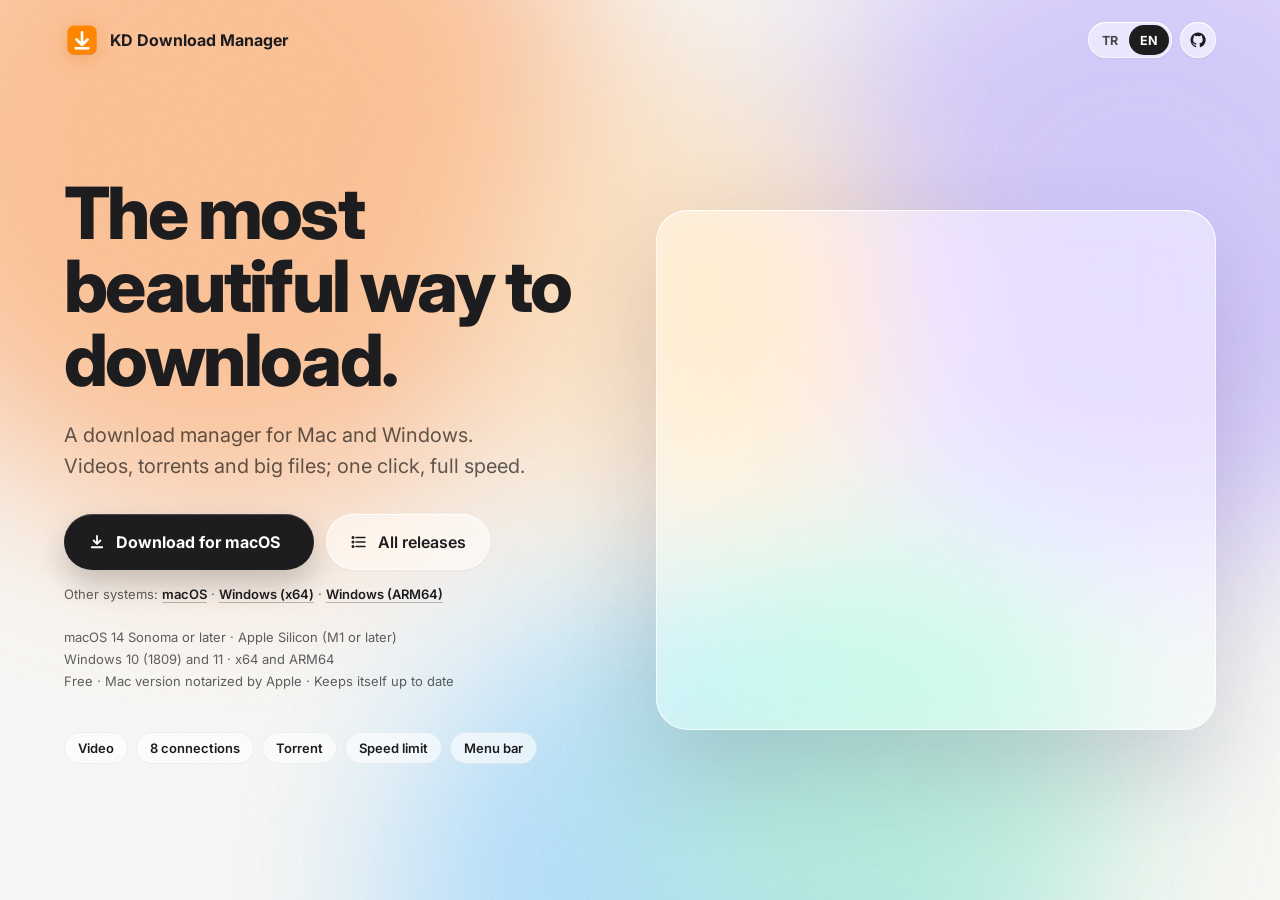
==== commit 3cb3de8e: "Site: Windows downloads next to macOS The main button picks the visitor's system (Windows x64/ARM64 " ====
--- a/site/index.html
+++ b/site/index.html
@@ -4,7 +4,7 @@
 <meta charset="utf-8">
 <meta name="viewport" content="width=device-width, initial-scale=1">
 <title>KD Download Manager</title>
-<meta name="description" content="Mac için indirme yöneticisi: video, torrent ve büyük dosyalar. Tek tıkla, tam hızda.">
+<meta name="description" content="Mac ve Windows için indirme yöneticisi: video, torrent ve büyük dosyalar. Tek tıkla, tam hızda.">
 <link rel="icon" type="image/png" href="favicon.png">
 <link rel="apple-touch-icon" href="app-icon.png">
 <link rel="preconnect" href="https://fonts.googleapis.com">
@@ -50,6 +50,7 @@
 .cta{height:56px;padding:0 24px;border-radius:28px;display:inline-flex;align-items:center;justify-content:center;gap:10px;font-size:16px;font-weight:700;transition:transform .2s ease}
 .cta:hover{transform:translateY(-1px)}
 .cta small{font-size:12px;font-weight:600;opacity:0.65}
+.others a{color:var(--ink);font-weight:600;text-decoration:underline;text-underline-offset:3px;text-decoration-color:rgba(0,0,0,0.25)}
 .pill{position:relative;overflow:hidden;height:32px;padding:0 14px;border-radius:16px;display:inline-flex;align-items:center;font-size:13px;font-weight:600;background:rgba(255,255,255,0.6);box-shadow:inset 0 0 0 1px rgba(0,0,0,0.06);animation:pillOn var(--loop) linear infinite}
 .pill::after{content:'';position:absolute;left:0;bottom:0;height:2px;width:0;background:rgba(255,255,255,0.7);animation:pillBar var(--loop) linear infinite;animation-delay:inherit}
 @keyframes pillOn{0%,19.6%{background:#1d1d1f;color:#fff;box-shadow:0 6px 16px rgba(0,0,0,0.18)}20%,100%{background:rgba(255,255,255,0.6);color:#1d1d1f;box-shadow:inset 0 0 0 1px rgba(0,0,0,0.06)}}
@@ -340,12 +341,13 @@
 <!-- SOL -->
 <div style="flex:1;min-width:0;display:flex;flex-direction:column;align-items:flex-start;gap:24px;max-width:540px">
   <h1 class="h1" data-t="h1">İndirmenin en şık yolu.</h1>
-  <p class="sub mut" data-t="sub">Mac için indirme yöneticisi. Video, torrent ve büyük dosyalar; tek tıkla, tam hızda.</p>
+  <p class="sub mut" data-t="sub">Mac ve Windows için indirme yöneticisi. Video, torrent ve büyük dosyalar; tek tıkla, tam hızda.</p>
   <div class="ctas" style="display:flex;gap:12px;margin-top:8px">
-    <a class="cta" id="download" href="https://github.com/kadirgl/KDDownloadManager/releases/latest" style="color:#fff;background:#1d1d1f;box-shadow:0 14px 30px rgba(0,0,0,0.2),inset 0 1px 0 rgba(255,255,255,0.2)"><svg width="18" height="18" viewBox="0 0 24 24" fill="none" stroke="currentColor" stroke-width="2.4" stroke-linecap="round" stroke-linejoin="round" aria-hidden="true"><path d="M12 4v10"/><path d="M7.5 10L12 14.5 16.5 10"/><path d="M5 19h14"/></svg><span data-t="dl">macOS için indir</span><small id="version"></small></a>
+    <a class="cta" id="download" href="https://github.com/kadirgl/KDDownloadManager/releases/latest" style="color:#fff;background:#1d1d1f;box-shadow:0 14px 30px rgba(0,0,0,0.2),inset 0 1px 0 rgba(255,255,255,0.2)"><svg width="18" height="18" viewBox="0 0 24 24" fill="none" stroke="currentColor" stroke-width="2.4" stroke-linecap="round" stroke-linejoin="round" aria-hidden="true"><path d="M12 4v10"/><path d="M7.5 10L12 14.5 16.5 10"/><path d="M5 19h14"/></svg><span id="dl-label" data-t="dl">macOS için indir</span><small id="version"></small></a>
     <a class="cta glass" href="https://github.com/kadirgl/KDDownloadManager/releases" style="font-weight:600"><svg width="18" height="18" viewBox="0 0 24 24" fill="none" stroke="currentColor" stroke-width="2" stroke-linecap="round" stroke-linejoin="round" aria-hidden="true"><path d="M8 6h12M8 12h12M8 18h12"/><circle cx="4" cy="6" r="1" fill="currentColor"/><circle cx="4" cy="12" r="1" fill="currentColor"/><circle cx="4" cy="18" r="1" fill="currentColor"/></svg><span data-t="all">Tüm sürümler</span></a>
   </div>
-  <p class="mut" style="margin:0;font-size:13px;line-height:1.7"><span data-t="req1">macOS 14 Sonoma ve üstü · Apple Silicon (M1 ve sonrası)</span><br><span data-t="req2">Ücretsiz · Apple onaylı · Kendini güncel tutar</span></p>
+  <p class="mut others" style="margin:-8px 0 0;font-size:13px"><span data-t="others">Diğer sistemler:</span> <a id="dl-mac" href="https://github.com/kadirgl/KDDownloadManager/releases/latest">macOS</a> · <a id="dl-win-x64" href="https://github.com/kadirgl/KDDownloadManager/releases/latest">Windows (x64)</a> · <a id="dl-win-arm64" href="https://github.com/kadirgl/KDDownloadManager/releases/latest">Windows (ARM64)</a></p>
+  <p class="mut" style="margin:0;font-size:13px;line-height:1.7"><span data-t="req1">macOS 14 Sonoma ve üstü · Apple Silicon (M1 ve sonrası)</span><br><span data-t="reqWin">Windows 10 (1809) ve 11 · x64 ve ARM64</span><br><span data-t="req2">Ücretsiz · Apple onaylı · Kendini güncel tutar</span></p>
   <div style="display:flex;flex-wrap:wrap;gap:8px;margin-top:16px" aria-hidden="true">
     <span class="pill" style="animation-delay:0s" data-t="p1">Video</span>
     <span class="pill" style="animation-delay:6s" data-t="p2">8 bağlantı</span>
@@ -605,12 +607,13 @@
 // TR / EN metinleri. Uygulamanın kendisi Türkçe; EN sayfada arayüz yazıları da İngilizce gösterilir.
 const T = {
   tr: {
-    title: 'KD Download Manager – Mac için indirme yöneticisi',
+    title: 'KD Download Manager – Mac ve Windows için indirme yöneticisi',
     h1: 'İndirmenin en şık yolu.',
-    sub: 'Mac için indirme yöneticisi. Video, torrent ve büyük dosyalar; tek tıkla, tam hızda.',
-    dl: 'macOS için indir', all: 'Tüm sürümler',
+    sub: 'Mac ve Windows için indirme yöneticisi. Video, torrent ve büyük dosyalar; tek tıkla, tam hızda.',
+    dl: 'macOS için indir', dlWin: 'Windows için indir', all: 'Tüm sürümler', others: 'Diğer sistemler:',
     req1: 'macOS 14 Sonoma ve üstü · Apple Silicon (M1 ve sonrası)',
-    req2: 'Ücretsiz · Apple onaylı · Kendini güncel tutar',
+    req2: 'Ücretsiz · Mac sürümü Apple onaylı · Kendini güncel tutar',
+    reqWin: 'Windows 10 (1809) ve 11 · x64 ve ARM64',
     p1: 'Video', p2: '8 bağlantı', p3: 'Torrent', p4: 'Hız sınırı', p5: 'Menü çubuğu',
     stageAlt: 'Özellikleri sırayla gösteren animasyon: video indirme, 8 bağlantı, torrent, hız sınırı, menü çubuğu',
     vTitle: 'Konferans 2026 – Açılış konuşması', vFile: 'Konferans_2026_1080p.mp4',
@@ -629,12 +632,13 @@
     c5: 'Menü çubuğundan takip et', c5s: 'Simgedeki halka ilerlemeyi gösterir, bitince haber verir.'
   },
   en: {
-    title: 'KD Download Manager – a download manager for Mac',
+    title: 'KD Download Manager – a download manager for Mac and Windows',
     h1: 'The most beautiful way to download.',
-    sub: 'A download manager for Mac. Videos, torrents and big files; one click, full speed.',
-    dl: 'Download for macOS', all: 'All releases',
+    sub: 'A download manager for Mac and Windows. Videos, torrents and big files; one click, full speed.',
+    dl: 'Download for macOS', dlWin: 'Download for Windows', all: 'All releases', others: 'Other systems:',
     req1: 'macOS 14 Sonoma or later · Apple Silicon (M1 or later)',
-    req2: 'Free · Notarized by Apple · Keeps itself up to date',
+    req2: 'Free · Mac version notarized by Apple · Keeps itself up to date',
+    reqWin: 'Windows 10 (1809) and 11 · x64 and ARM64',
     p1: 'Video', p2: '8 connections', p3: 'Torrent', p4: 'Speed limit', p5: 'Menu bar',
     stageAlt: 'Animation showing the features in turn: video download, 8 connections, torrent, speed limit, menu bar',
     vTitle: 'Conference 2026 – Opening keynote', vFile: 'Conference_2026_1080p.mp4',
@@ -679,6 +683,11 @@
   try { localStorage.setItem('lang', lang); } catch (e) {}
 }
 
+// Ziyaretçi Windows'taysa ana buton Windows paketini indirir (ARM64 cihazlar Chromium'da tanınır, yoksa x64).
+const onWindows = /Windows/i.test(navigator.userAgentData?.platform || navigator.userAgent);
+let windowsArch = 'x64';
+if (onWindows) document.getElementById('dl-label').dataset.t = 'dlWin';
+
 let saved = null;
 try { saved = localStorage.getItem('lang'); } catch (e) {}
 setLang(saved || ((navigator.language || 'tr').toLowerCase().startsWith('tr') ? 'tr' : 'en'));
@@ -689,13 +698,28 @@
 new ResizeObserver(fitStage).observe(stageWrap);
 fitStage();
 
-// İndir butonu son sürümün zip'ine gitsin; GitHub'a ulaşılamazsa sürümler sayfasında kalır.
-fetch('https://api.github.com/repos/kadirgl/KDDownloadManager/releases/latest')
-  .then((r) => (r.ok ? r.json() : null))
-  .then((release) => {
-    const zip = release?.assets?.find((a) => a.name.endsWith('.zip'));
-    if (!zip) return;
-    document.getElementById('download').href = zip.browser_download_url;
+// Butonlar son sürümün paketlerine gitsin; GitHub'a ulaşılamazsa sürümler sayfasında kalırlar.
+// Paketler: KDDownloadManager-X.Y.Z.zip (macOS), KDDownloadManager-Windows-<x64|arm64>-X.Y.Z.zip.
+const architecture = onWindows && navigator.userAgentData?.getHighEntropyValues
+  ? navigator.userAgentData.getHighEntropyValues(['architecture']).then((v) => { if (v.architecture === 'arm') windowsArch = 'arm64'; }).catch(() => {})
+  : Promise.resolve();
+Promise.all([
+  fetch('https://api.github.com/repos/kadirgl/KDDownloadManager/releases/latest').then((r) => (r.ok ? r.json() : null)),
+  architecture,
+])
+  .then(([release]) => {
+    const asset = (pattern) => release?.assets?.find((a) => pattern.test(a.name))?.browser_download_url;
+    const urls = {
+      mac: asset(/^KDDownloadManager-\d[\d.]*\.zip$/),
+      x64: asset(/^KDDownloadManager-Windows-x64-[\d.]+\.zip$/),
+      arm64: asset(/^KDDownloadManager-Windows-arm64-[\d.]+\.zip$/),
+    };
+    if (urls.mac) document.getElementById('dl-mac').href = urls.mac;
+    if (urls.x64) document.getElementById('dl-win-x64').href = urls.x64;
+    if (urls.arm64) document.getElementById('dl-win-arm64').href = urls.arm64;
+    const main = onWindows ? urls[windowsArch] : urls.mac;
+    if (!main) return;
+    document.getElementById('download').href = main;
     document.getElementById('version').textContent = release.tag_name;
   })
   .catch(() => {});
